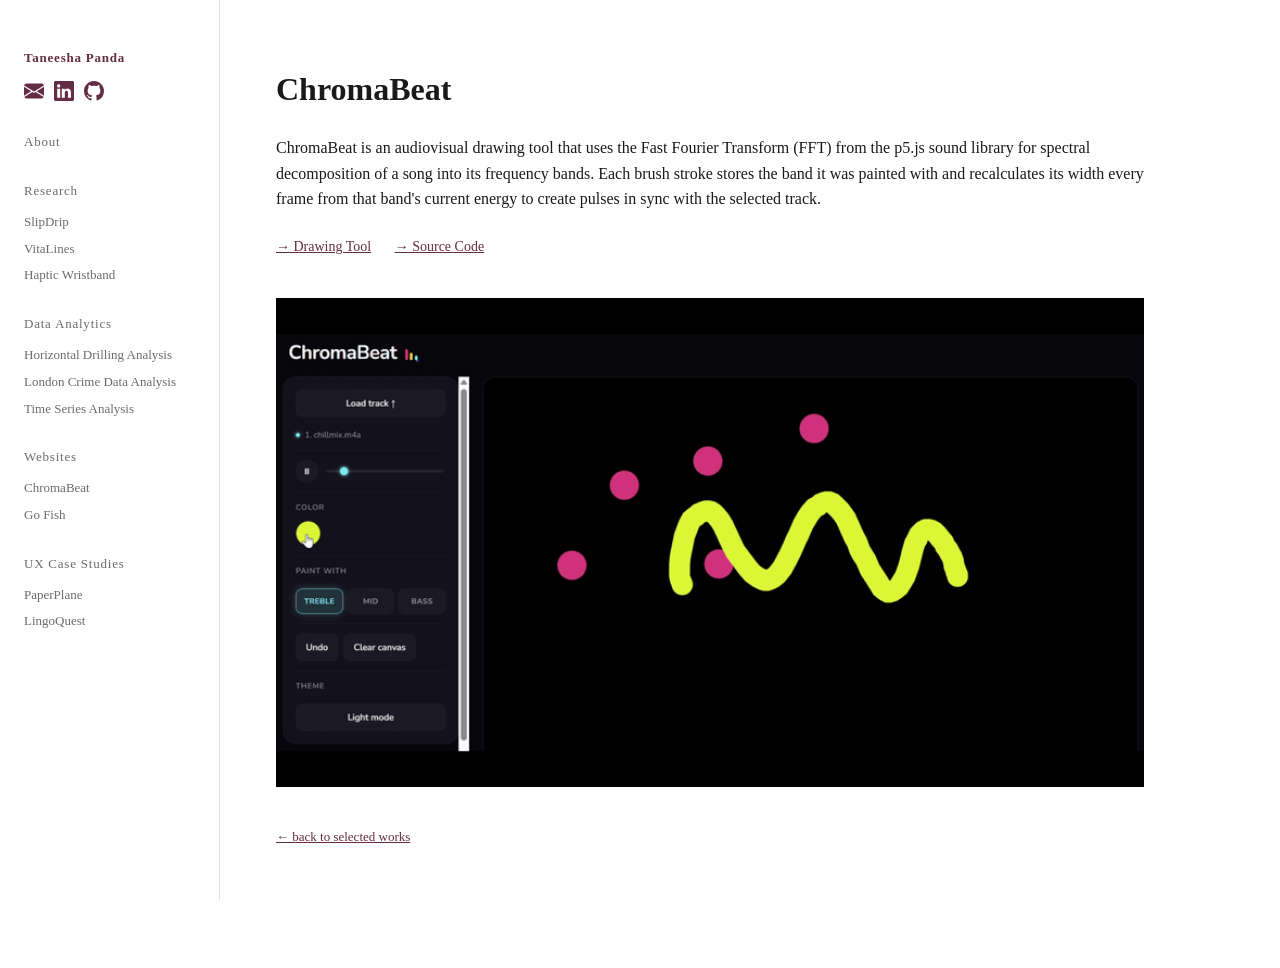
==== chromabeat.html @ 79573418 "add files" ====
<!DOCTYPE html>
<html lang="en">
<head>
<meta charset="UTF-8">
<meta name="viewport" content="width=device-width, initial-scale=1.0">
<title>ChromaBeat</title>
<link rel="stylesheet" href="styles.css">
</head>
<body>

<aside>
  <a class="site-name active" href="index.html"><strong>Taneesha Panda</strong></a>
  <div class="sidebar-links" aria-label="Contact and social links">
    <a rel="noopener noreferrer" href="mailto:taneeshapanda@gmail.com">
      <svg xmlns="http://www.w3.org/2000/svg" width="20" height="20" fill="currentColor" viewBox="0 0 16 16"><path d="M.05 3.555A2 2 0 0 1 2 2h12a2 2 0 0 1 1.95 1.555L8 8.414zM0 4.697v7.104l5.803-3.558zM6.761 8.83l-6.57 4.027A2 2 0 0 0 2 14h12a2 2 0 0 0 1.808-1.144l-6.57-4.027L8 9.586zm3.436-.586L16 11.801V4.697z"></path></svg>
    </a>
    <a href="https://www.linkedin.com/in/taneesha-panda-b0915b29a/">
      <svg xmlns="http://www.w3.org/2000/svg" width="20" height="20" fill="currentColor" viewBox="0 0 16 16"><path d="M0 1.146C0 .513.526 0 1.175 0h13.65C15.474 0 16 .513 16 1.146v13.708c0 .633-.526 1.146-1.175 1.146H1.175C.526 16 0 15.487 0 14.854zm4.943 12.248V6.169H2.542v7.225zm-1.2-8.212c.837 0 1.358-.554 1.358-1.248-.015-.709-.52-1.248-1.342-1.248S2.4 3.226 2.4 3.934c0 .694.521 1.248 1.327 1.248zm4.908 8.212V9.359c0-.216.016-.432.08-.586.173-.431.568-.878 1.232-.878.869 0 1.216.662 1.216 1.634v3.865h2.401V9.25c0-2.22-1.184-3.252-2.764-3.252-1.274 0-1.845.7-2.165 1.193v.025h-.016l.016-.025V6.169h-2.4c.03.678 0 7.225 0 7.225z"></path></svg>
    </a>
    <a href="https://github.com/taneeshapanda21">
      <svg xmlns="http://www.w3.org/2000/svg" width="20" height="20" fill="currentColor" viewBox="0 0 16 16"><path d="M8 0C3.58 0 0 3.58 0 8c0 3.54 2.29 6.53 5.47 7.59.4.07.55-.17.55-.38 0-.19-.01-.82-.01-1.49-2.01.37-2.53-.49-2.69-.94-.09-.23-.48-.94-.82-1.13-.28-.15-.68-.52-.01-.53.63-.01 1.08.58 1.23.82.72 1.21 1.87.87 2.33.66.07-.52.28-.87.51-1.07-1.78-.2-3.64-.89-3.64-3.95 0-.87.31-1.59.82-2.15-.08-.2-.36-1.02.08-2.12 0 0 .67-.21 2.2.82.64-.18 1.32-.27 2-.27s1.36.09 2 .27c1.53-1.04 2.2-.82 2.2-.82.44 1.1.16 1.92.08 2.12.51.56.82 1.27.82 2.15 0 3.07-1.87 3.75-3.65 3.95.29.25.54.73.54 1.48 0 1.07-.01 1.93-.01 2.2 0 .21.15.46.55.38A8.01 8.01 0 0 0 16 8c0-4.42-3.58-8-8-8"></path></svg>
    </a>
  </div>
  <a class="top-link" href="index.html">About</a>

  <div class="nav-group">
    <h3>Research</h3>
    <a href="slipdrip.html">SlipDrip</a>
    <a href="vitalines.html">VitaLines</a>
    <a href="wristband.html">Haptic Wristband</a>
  </div>

  <div class="nav-group">
    <h3>Data Analytics</h3>
    <a href="horizontal-drilling.html">Horizontal Drilling Analysis</a>
    <a href="london-crime.html">London Crime Data Analysis</a>
    <a href="smartwatch-data.html">Time Series Analysis</a>
  </div>

  <div class="nav-group">
    <h3>Websites</h3>
    <a href="chromabeat.html">ChromaBeat</a>
    <a href="go-fish.html">Go Fish</a>
  </div>

  <div class="nav-group">
    <h3>UX Case Studies</h3>
    <a href="paperplane.html">PaperPlane</a>
    <a href="lingoquest.html">LingoQuest</a>
  </div>
</aside>

  <main>
    <div class="project-header">
      <h1>ChromaBeat</h1>
    </div>

    <div class="project-body">
      <p>
        ChromaBeat is an audiovisual drawing tool that uses the Fast Fourier Transform (FFT) from the p5.js sound library for spectral decomposition of a song into its frequency bands. 
        Each brush stroke stores the band it was painted with and recalculates its width every frame from that band's current energy to create pulses in sync with the selected track.
      </p>
      </div>

    <div class="project-links">
      <a href="https://taneeshapanda21.github.io/chromabeat/" target="_blank">→ Drawing Tool</a>
      <a href="https://github.com/taneeshapanda21/chromabeat">→ Source Code</a>
    </div>

    <div class="project-media">
      <img src="assets/chroma.gif" alt="ChromaBeat animation">
    </div>

    <a class="back-link" href="index.html">← back to selected works</a>
  </main>

</body>
</html>
---- styles.css ----
:root {
  --bg: #ffffff;
    --text: #1a1a1a;
    --muted: #6b6b6b;
    --accent: #3e2a37;
    --link: #652d43;
    --border: #e5e2da;
    --font: 'Inter', -apple-system, 'Segoe UI', sans-serif;
}

* { box-sizing: border-box; }

body {
  margin: 0;
  background: var(--bg);
  color: var(--text);
  font-family: var(--serif);
  line-height: 1.6;
  display: flex;
  min-height: 100vh;
}

/*sidebar */
aside {
  width: 220px;
  flex-shrink: 0;
  padding: 48px 24px;
  border-right: 1px solid var(--border);
  font-family: var(--mono);
  font-size: 14px;
  position: sticky;
  top: 0;
  height: 100vh;
  overflow-y: auto;
}

aside .site-name {
  color: var(--link);
  font-size: 13px;
  letter-spacing: 0.06em;
  font-weight: 500;
  text-decoration: none;
  display: block;
  margin-bottom: 12px;
}

.sidebar-links {
  display: flex;
  gap: 10px;
  margin-bottom: 24px;
}
.sidebar-links a { display: block; }
.sidebar-links img { display: block; width: 20px; height: 20px; object-fit: contain; }

aside > a.top-link {
  display: block;
  color: var(--muted);
  font-size: 13px;
  letter-spacing: 0.06em;
  font-weight: 500;
  text-decoration: none;
  margin-bottom: 24px;
}
aside > a.top-link:hover,
aside > a.top-link.active { color: var(--link); }

aside .nav-group { margin-top: 28px; }
aside .nav-group h3 {
  font-size: 13px;
  letter-spacing: 0.06em;
  color: var(--muted);
  margin: 0 0 10px;
  font-weight: 500;
}
aside .nav-group a {
  display: block;
  font-size: 13px;
  color: var(--muted);
  text-decoration: none;
  margin-bottom: 6px;
}
aside .nav-group a:hover,
aside .nav-group a.active { color: var(--link); }

main {
  flex: 1;
  max-width: 980px;
  padding: 64px 56px 120px;
}

section { margin-bottom: 54px; }
#bio { margin-bottom: 96px; }
a { color: var(--link); }


/* about */
.glyph { font-size: 56px; font-weight: 400; margin: 0 0 48px; }

.about-grid {
  display: grid;
  grid-template-columns: minmax(0, 1.4fr) 240px;
  gap: 32px;
}
.about-grid p { margin: 0 0 14px; }
.bio-profile { display: flex; flex-direction: column; align-items: flex-start; }
.bio-portrait-frame {
  width: 200px;
  height: 200px;
  position: relative;
  justify-self: start;
}
.bio-portrait {
  position: absolute;
  inset: 20px;
  width: 160px;
  height: 160px;
  object-fit: cover;
}
.bio-portrait-border {
  position: absolute;
  inset: 0;
  width: 100%;
  height: 100%;
  object-fit: contain;
  pointer-events: none;
}

.relevant-links ul {
  display: flex;
  gap: 14px;
  list-style: none;
  padding: 0;
  margin: 14px 20px 0;
}
.relevant-links li { margin: 0; }
.relevant-links a { display: block; }
.relevant-links img { display: block; }

#featured h2, #education h2 { font-size: 20px; margin-bottom: 24px; }

.featured-item {
  display: grid;
  grid-template-columns: 130px 1fr;
  gap: 24px;
  padding: 20px 0;
  border-bottom: 1px solid var(--border);
}
.featured-item:last-child { border-bottom: none; }
.featured-item .tag {
  font-family: var(--mono);
  font-size: 12px;
  color: var(--accent);
}
.featured-item h3 { margin: 0 0 6px; font-size: 17px; }
.featured-item p { margin: 0; color: var(--muted); font-size: 15px; }
.featured-item a.item-link { font-family: var(--mono); font-size: 13px; display: inline-block; margin-top: 8px; }

.timeline-row {
  display: flex;
  gap: 16px;
  padding: 10px 0;
  border-bottom: 1px solid var(--border);
  font-size: 15px;
  flex-wrap: wrap;
}
.timeline-row:last-child { border-bottom: none; }
.timeline-row .years { font-family: var(--mono); color: var(--muted); width: 110px; flex-shrink: 0; font-size: 14px; }




/* project page  */
.project-header { margin-bottom: 20px; max-width: 980px; }
.project-header .tag {
  font-family: var(--mono);
  font-size: 12px;
  color: var(--accent);
  display: block;
  margin-bottom: 10px;
}
.project-header h1 { font-size: 32px; margin: 0 0 10px; }
.project-header .meta { font-family: var(--mono); font-size: 13px; color: var(--muted); }

.project-body p { margin: 0 0 20px; }
.project-links {
  font-family: var(--mono);
  font-size: 14px;
  margin: 24px 0 40px;
}
.project-links a { display: inline-block; margin-right: 20px; }

.project-media { display: grid; gap: 16px; margin-top: 32px; }
.project-media img, .project-media video { width: 100%; display: block; }

.back-link { font-family: var(--mono); font-size: 13px; display: inline-block; margin-top: 40px; }

@media (max-width: 800px) {
  body { flex-direction: column; }
  aside { position: static; height: auto; width: 100%; border-right: none; border-bottom: 1px solid var(--border); }
  .about-grid, .featured-item { grid-template-columns: 1fr; }
  .bio-portrait-frame { width: 128px; height: 128px; }
  .bio-portrait { inset: 14px; width: 100px; height: 100px; }
}
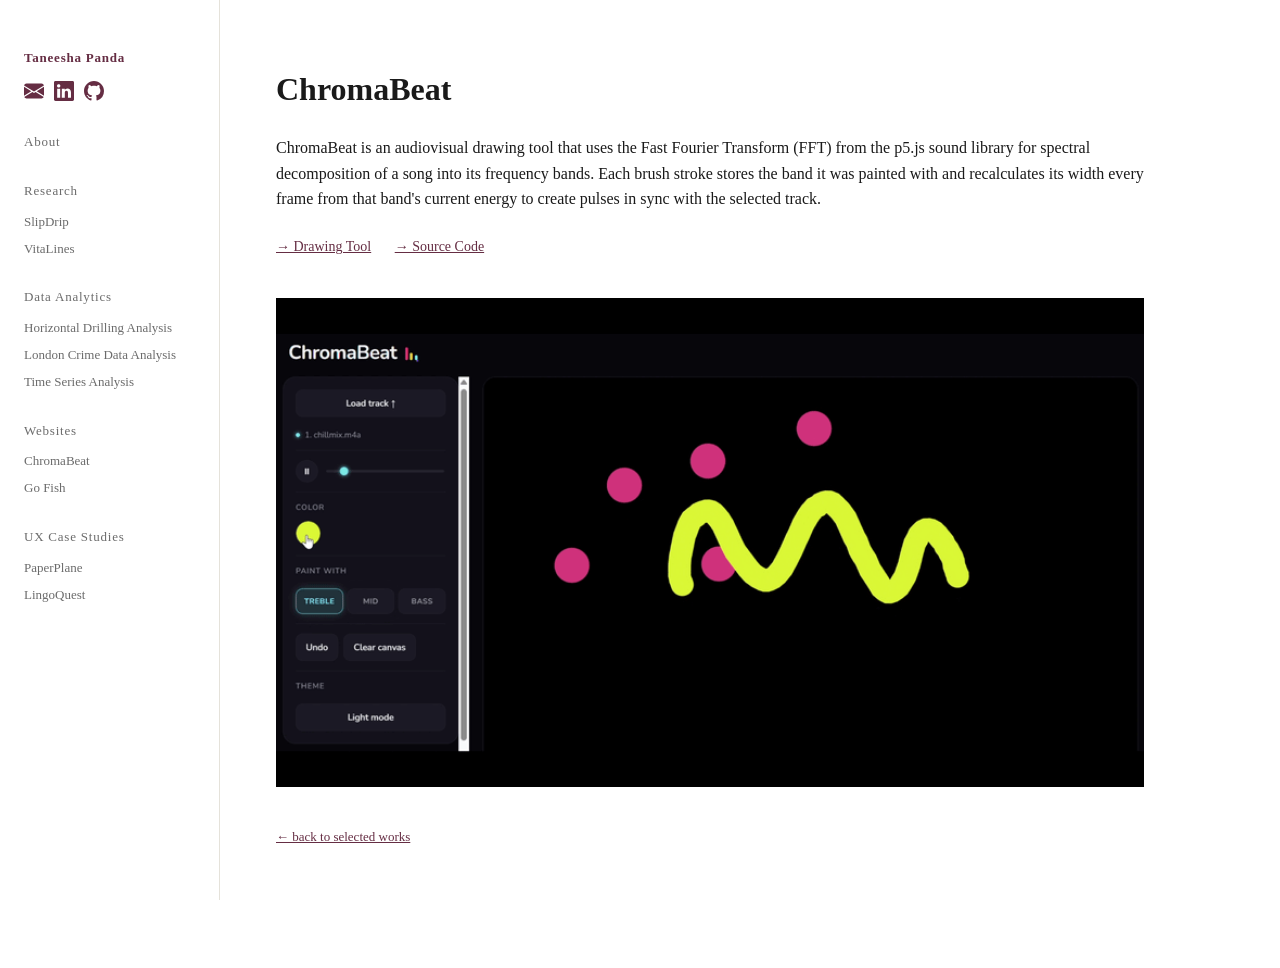
==== commit 068dc935: "edit navbar" ====
--- a/chromabeat.html
+++ b/chromabeat.html
@@ -27,7 +27,6 @@
     <h3>Research</h3>
     <a href="slipdrip.html">SlipDrip</a>
     <a href="vitalines.html">VitaLines</a>
-    <a href="wristband.html">Haptic Wristband</a>
   </div>
 
   <div class="nav-group">
--- a/styles.css
+++ b/styles.css
@@ -32,7 +32,12 @@
   top: 0;
   height: 100vh;
   overflow-y: auto;
-}
+  scrollbar-width: none;
+  -ms-overflow-style: none;
+}
+
+aside::-webkit-scrollbar { display: none; }
+
 
 aside .site-name {
   color: var(--link);
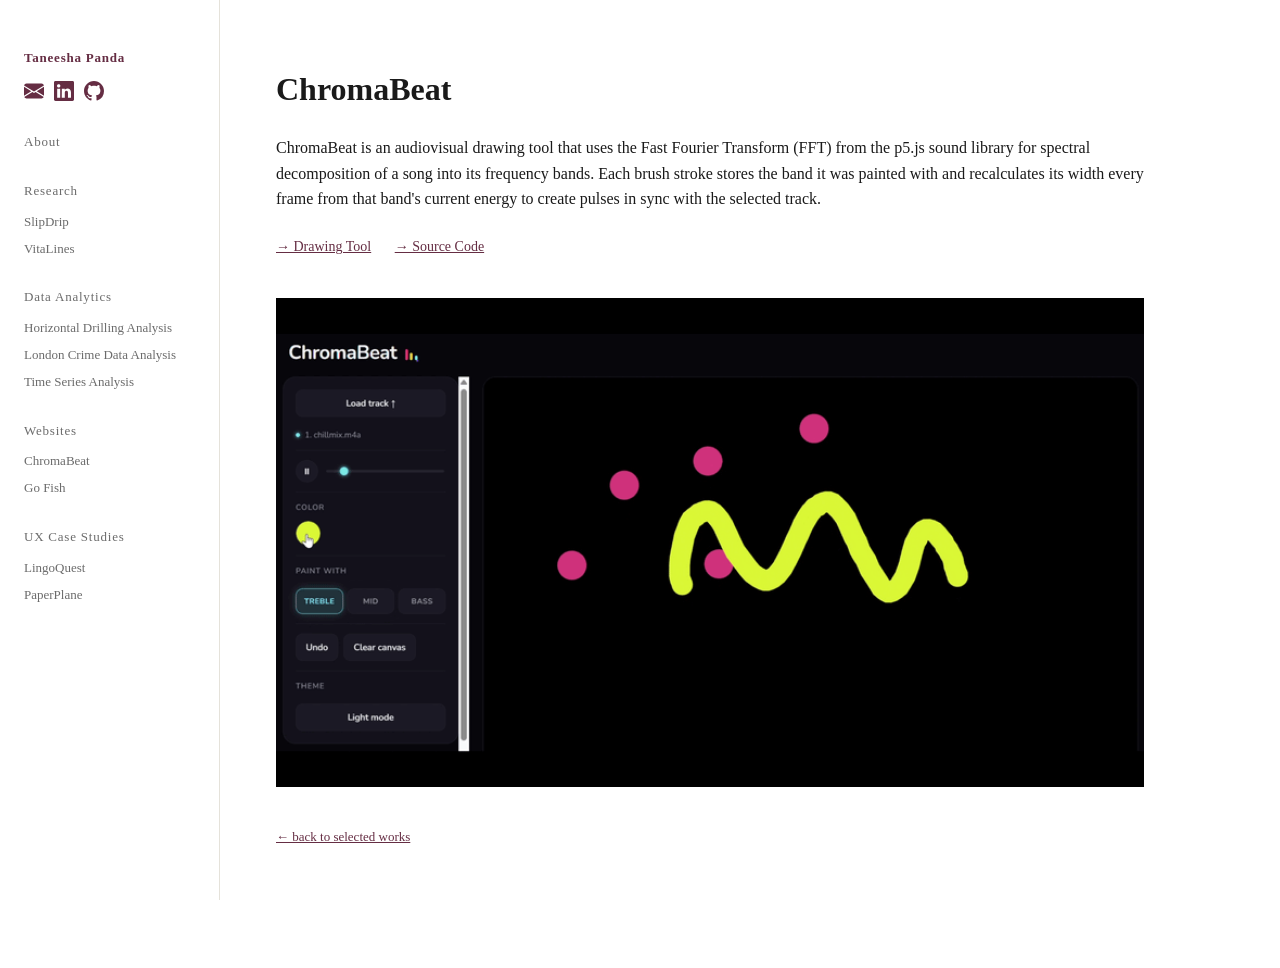
==== commit 5dad822f: "changing order navbar" ====
--- a/chromabeat.html
+++ b/chromabeat.html
@@ -44,8 +44,8 @@
 
   <div class="nav-group">
     <h3>UX Case Studies</h3>
+    <a href="lingoquest.html">LingoQuest</a>
     <a href="paperplane.html">PaperPlane</a>
-    <a href="lingoquest.html">LingoQuest</a>
   </div>
 </aside>
 
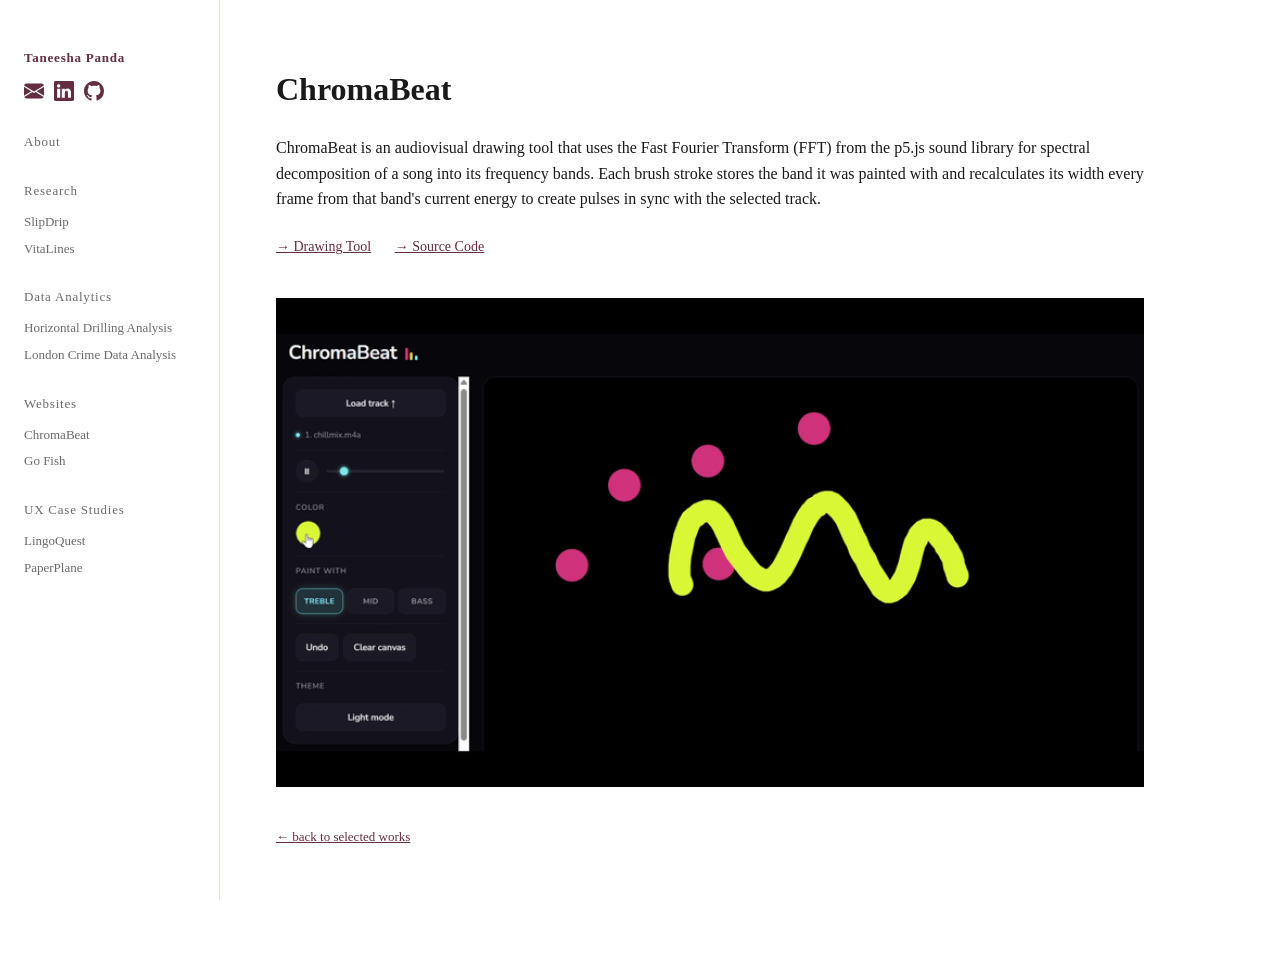
==== commit 35f4a739: "edit navbar" ====
--- a/chromabeat.html
+++ b/chromabeat.html
@@ -33,7 +33,6 @@
     <h3>Data Analytics</h3>
     <a href="horizontal-drilling.html">Horizontal Drilling Analysis</a>
     <a href="london-crime.html">London Crime Data Analysis</a>
-    <a href="smartwatch-data.html">Time Series Analysis</a>
   </div>
 
   <div class="nav-group">
